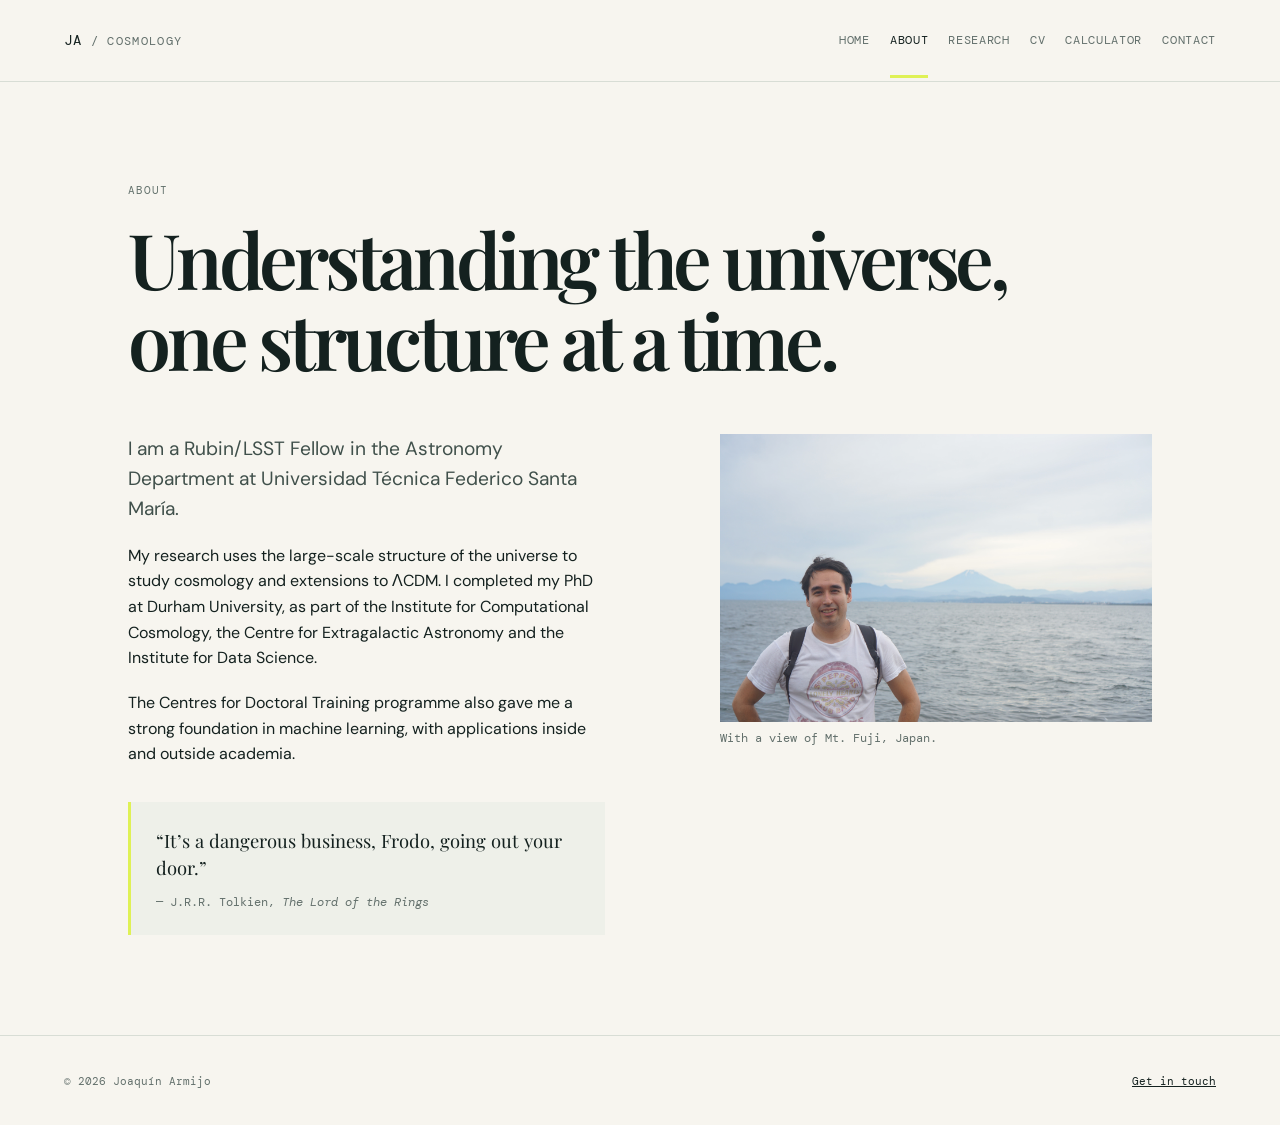
==== about.html @ c6a6d6bd "Restructure site and add cosmology explorer" ====
<!doctype html><html lang="en"><head><meta charset="utf-8"><meta name="viewport" content="width=device-width,initial-scale=1"><title>About | Joaquín Armijo</title><link rel="stylesheet" href="assets/site.css"></head><body><header class="site-header"><a class="wordmark" href="index.html">JA<span> / COSMOLOGY</span></a><nav aria-label="Primary navigation"><a href="index.html">Home</a><a class="active" href="about.html">About</a><a href="research.html">Research</a><a href="cv.html">CV</a><a href="calculator.html">Calculator</a><a href="contact.html">Contact</a></nav></header><main class="page"><p class="eyebrow">About</p><h1>Understanding the universe, one structure at a time.</h1><div class="two-column"><div><p class="lede">I am a Rubin/LSST Fellow in the Astronomy Department at Universidad Técnica Federico Santa María.</p><p>My research uses the large-scale structure of the universe to study cosmology and extensions to ΛCDM. I completed my PhD at Durham University, as part of the Institute for Computational Cosmology, the Centre for Extragalactic Astronomy and the Institute for Data Science.</p><p>The Centres for Doctoral Training programme also gave me a strong foundation in machine learning, with applications inside and outside academia.</p><blockquote>“It’s a dangerous business, Frodo, going out your door.”<cite>— J.R.R. Tolkien, <em>The Lord of the Rings</em></cite></blockquote></div><figure><img src="w3images/JA_Fuji.jpeg" alt="Joaquín Armijo in front of Mount Fuji"><figcaption>With a view of Mt. Fuji, Japan.</figcaption></figure></div></main><footer><span>© <span id="year"></span> Joaquín Armijo</span><a href="contact.html">Get in touch</a></footer><script>document.getElementById('year').textContent=new Date().getFullYear()</script></body></html>
---- assets/site.css ----
@import url('https://fonts.googleapis.com/css2?family=DM+Mono:wght@400;500&family=DM+Sans:opsz,wght@9..40,400;9..40,500;9..40,600&family=Playfair+Display:ital,wght@0,600;0,700;1,600&display=swap');
:root{--ink:#14211f;--muted:#63706c;--paper:#f7f5ef;--line:#d8ddd5;--lime:#dff155;--night:#102623;--cream:#eee9dc}*{box-sizing:border-box}html{scroll-behavior:smooth}body{margin:0;background:var(--paper);color:var(--ink);font-family:"DM Sans",sans-serif;font-size:16px;line-height:1.6}.site-header{min-height:82px;padding:0 5vw;display:flex;justify-content:space-between;align-items:center;border-bottom:1px solid var(--line);gap:25px}.wordmark{font-family:"DM Mono",monospace;font-size:.9rem;letter-spacing:.09em;color:var(--ink);text-decoration:none;white-space:nowrap}.wordmark span{color:var(--muted);font-size:.72rem}nav{display:flex;gap:20px;flex-wrap:wrap;justify-content:flex-end}nav a{font-family:"DM Mono",monospace;font-size:.72rem;text-transform:uppercase;letter-spacing:.06em;color:var(--muted);text-decoration:none;padding:29px 0 24px;border-bottom:3px solid transparent}nav a:hover,nav a.active{color:var(--ink);border-color:var(--lime)}h1,h2,h3{line-height:1.05;margin:0;font-weight:600}h1,h2{font-family:"Playfair Display",serif}h1{font-size:clamp(2.8rem,6vw,6.4rem);letter-spacing:-.055em}h2{font-size:clamp(2rem,3.5vw,3.5rem);letter-spacing:-.045em}h3{font-size:1.5rem;letter-spacing:-.04em}p{margin:0 0 1.2rem}.lede{font-size:1.2rem;line-height:1.55;color:#40504b;max-width:680px}.eyebrow{font-family:"DM Mono",monospace;text-transform:uppercase;letter-spacing:.09em;font-size:.71rem;color:#64726d;margin-bottom:18px}.hero{min-height:calc(100vh - 82px);display:grid;grid-template-columns:1fr 1fr}.hero-copy{padding:12vw 5vw 8vw;display:flex;flex-direction:column;justify-content:center}.hero-copy h1{max-width:700px}.hero-copy .lede{margin-top:28px}.actions{display:flex;align-items:center;gap:27px;flex-wrap:wrap;margin-top:22px}.button{border:0;background:var(--night);color:white;text-decoration:none;padding:14px 20px;font:500 .75rem "DM Mono",monospace;letter-spacing:.05em;text-transform:uppercase;cursor:pointer}.button:hover{background:#294843}.text-link{color:var(--ink);font-weight:600;text-decoration:none;border-bottom:1px solid var(--ink);padding-bottom:2px}.hero-image{margin:0;position:relative;background:#172421;min-height:430px}.hero-image img{height:100%;width:100%;object-fit:cover;filter:saturate(.8) contrast(1.05)}.hero-image p{position:absolute;bottom:20px;left:25px;color:white;font:400 .68rem "DM Mono",monospace;letter-spacing:.06em;margin:0}.section,.page{padding:100px 10vw}.intro{max-width:1050px}.intro h2{max-width:720px;margin-bottom:20px}.intro>p:not(.eyebrow){max-width:680px;font-size:1.15rem;color:#40504b}.feature-grid{padding-top:0;display:grid;grid-template-columns:repeat(3,1fr);gap:18px}.feature{min-height:260px;background:var(--cream);padding:30px;text-decoration:none;color:var(--ink);display:flex;flex-direction:column;transition:transform .18s,background .18s}.feature:hover{transform:translateY(-5px);background:var(--lime)}.feature span,.research-directions span,.paper-list span,.download-grid span{font:400 .68rem "DM Mono",monospace;color:#60706a;letter-spacing:.08em}.feature h3{margin:auto 0 10px}.feature p{color:#52605b;margin:0;font-size:.92rem}.page{max-width:1400px;margin:auto}.page>h1{max-width:1000px;margin-bottom:24px}.two-column{display:grid;grid-template-columns:1.05fr .95fr;gap:9vw;margin-top:55px}.two-column figure{margin:0}.two-column img{width:100%;display:block}.two-column figcaption{font:400 .72rem "DM Mono",monospace;color:var(--muted);margin-top:9px}blockquote{margin:35px 0 0;padding:25px;border-left:3px solid var(--lime);background:#eef0e9;font-family:"Playfair Display",serif;font-size:1.15rem;line-height:1.5}blockquote cite{display:block;margin-top:12px;font:400 .75rem "DM Mono",monospace;color:var(--muted)}.research{padding-bottom:0}.research-directions{margin:90px -10vw 100px}.research-directions article{display:grid;grid-template-columns:43% 1fr;min-height:340px;background:var(--night);color:#f7f5ef}.research-directions article:nth-child(even){background:#293e39}.research-directions img{width:100%;height:100%;object-fit:cover;filter:saturate(.75)}.research-directions article>div{padding:65px 10vw 55px 7vw}.research-directions h2{margin:15px 0}.research-directions p{color:#ced7d2;max-width:570px}.paper-section{display:grid;grid-template-columns:.8fr 1.2fr;gap:80px;padding-bottom:100px}.paper-section h2{margin-bottom:16px}.paper-list{border-top:1px solid var(--line)}.paper-list a{display:grid;grid-template-columns:56px 1fr auto;gap:15px;padding:22px 0;border-bottom:1px solid var(--line);text-decoration:none;color:var(--ink)}.paper-list strong{font-size:1rem;line-height:1.35}.paper-list i{font:400 .68rem "DM Mono",monospace;font-style:normal;color:var(--muted);white-space:nowrap}.paper-list a:hover strong{color:#507065}.links-block{background:var(--cream);margin:0 -10vw}.links-block a{display:block;color:var(--ink);text-decoration:none;border-bottom:1px solid var(--line);padding:13px 0;max-width:650px}.narrow{max-width:920px;min-height:600px}.download-grid{display:grid;grid-template-columns:1fr 1fr;gap:18px;margin-top:58px}.download-grid a{background:var(--night);color:#f6f5ef;padding:32px;text-decoration:none;min-height:250px;display:flex;flex-direction:column}.download-grid a:nth-child(2){background:#406159}.download-grid h2{margin:30px 0 12px}.download-grid p{color:#d6dfdb}.download-grid b{margin-top:auto;font:500 .72rem "DM Mono",monospace;text-transform:uppercase;letter-spacing:.06em}.talk-list{border-top:1px solid var(--line)}.talk-list a{display:flex;justify-content:space-between;gap:20px;padding:17px 0;border-bottom:1px solid var(--line);color:var(--ink);text-decoration:none}.talk-list span{font:400 .7rem "DM Mono",monospace;color:var(--muted)}.contact-list{margin-top:55px;border-top:1px solid var(--line)}.contact-list div{display:grid;grid-template-columns:140px 1fr;gap:20px;padding:20px 0;border-bottom:1px solid var(--line)}dt{font:400 .7rem "DM Mono",monospace;text-transform:uppercase;color:var(--muted)}dd{margin:0}dd a{color:var(--ink)}.calculator-layout{display:grid;grid-template-columns:360px 1fr;gap:25px;margin-top:55px}.parameter-panel{background:var(--night);color:white;padding:32px}.parameter-panel label{font:500 .78rem "DM Mono",monospace;letter-spacing:.02em;display:block;margin-bottom:19px}.parameter-panel small{font-size:.63rem;color:#bfcbc5;display:block}.parameter-panel input{width:100%;margin-top:7px;padding:10px;background:transparent;color:white;border:1px solid #547069;font:400 1rem "DM Mono",monospace}.parameter-panel .button{background:var(--lime);color:var(--ink);width:100%;margin:8px 0 19px}.fine-print{font-size:.72rem;line-height:1.45;color:#b8c6c0;margin:0}.result-panel{background:var(--cream);padding:35px}.result-grid{display:grid;grid-template-columns:1fr 1fr;gap:1px;background:#cfd6ce}.result-grid div{min-height:145px;background:var(--paper);padding:25px;display:flex;flex-direction:column}.result-grid span,.result-grid small{font:400 .68rem "DM Mono",monospace;text-transform:uppercase;letter-spacing:.04em;color:var(--muted)}.result-grid strong{font-family:"Playfair Display",serif;font-size:clamp(1.8rem,4vw,3.3rem);line-height:1;margin:auto 0 5px}.calculation-note{font-size:.78rem;color:var(--muted);margin:23px 0 0}.astropy-note{padding-left:0;padding-right:0;max-width:800px}.astropy-note h2{margin-bottom:14px}.astropy-note code{font-family:"DM Mono",monospace;font-size:.87em;background:#e9ebe5;padding:2px 4px}footer{min-height:90px;padding:0 5vw;border-top:1px solid var(--line);display:flex;align-items:center;justify-content:space-between;font:400 .7rem "DM Mono",monospace;color:var(--muted)}footer a{color:var(--ink)}@media(max-width:760px){.site-header{padding:18px 6vw;display:block}.wordmark{display:block;margin-bottom:14px}nav{justify-content:flex-start;gap:13px}nav a{padding:0 0 5px}.hero{grid-template-columns:1fr;min-height:auto}.hero-copy{padding:90px 7vw 70px}.hero-image{height:400px}.section,.page{padding:70px 7vw}.feature-grid{grid-template-columns:1fr;gap:10px}.feature{min-height:180px}.two-column,.paper-section,.calculator-layout{grid-template-columns:1fr;gap:35px}.research-directions{margin:65px -7vw 70px}.research-directions article{grid-template-columns:1fr}.research-directions img{height:240px}.research-directions article>div{padding:42px 7vw}.paper-section{padding-bottom:70px}.links-block{margin:0 -7vw}.download-grid{grid-template-columns:1fr;margin-top:38px}.paper-list a{grid-template-columns:45px 1fr}.paper-list i{grid-column:2}.contact-list div{grid-template-columns:1fr;gap:4px}.result-panel{padding:23px}.result-grid{grid-template-columns:1fr}.result-grid div{min-height:125px}}
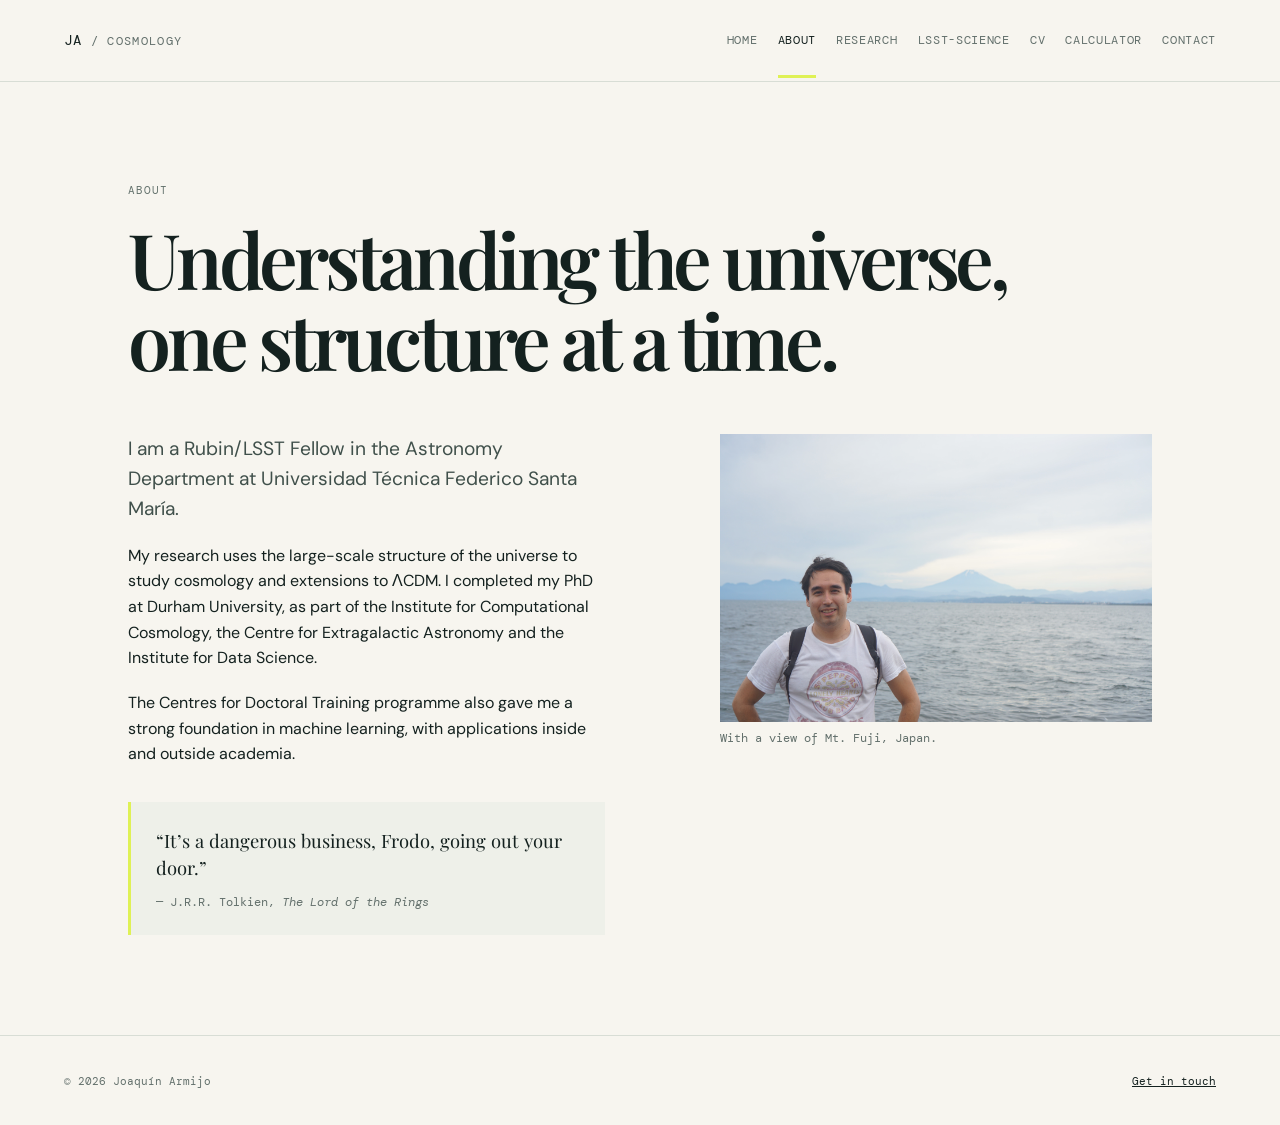
==== commit 1f2dafe1: "Add LSST science section and research page links" ====
--- a/about.html
+++ b/about.html
@@ -1 +1 @@
-<!doctype html><html lang="en"><head><meta charset="utf-8"><meta name="viewport" content="width=device-width,initial-scale=1"><title>About | Joaquín Armijo</title><link rel="stylesheet" href="assets/site.css"></head><body><header class="site-header"><a class="wordmark" href="index.html">JA<span> / COSMOLOGY</span></a><nav aria-label="Primary navigation"><a href="index.html">Home</a><a class="active" href="about.html">About</a><a href="research.html">Research</a><a href="cv.html">CV</a><a href="calculator.html">Calculator</a><a href="contact.html">Contact</a></nav></header><main class="page"><p class="eyebrow">About</p><h1>Understanding the universe, one structure at a time.</h1><div class="two-column"><div><p class="lede">I am a Rubin/LSST Fellow in the Astronomy Department at Universidad Técnica Federico Santa María.</p><p>My research uses the large-scale structure of the universe to study cosmology and extensions to ΛCDM. I completed my PhD at Durham University, as part of the Institute for Computational Cosmology, the Centre for Extragalactic Astronomy and the Institute for Data Science.</p><p>The Centres for Doctoral Training programme also gave me a strong foundation in machine learning, with applications inside and outside academia.</p><blockquote>“It’s a dangerous business, Frodo, going out your door.”<cite>— J.R.R. Tolkien, <em>The Lord of the Rings</em></cite></blockquote></div><figure><img src="w3images/JA_Fuji.jpeg" alt="Joaquín Armijo in front of Mount Fuji"><figcaption>With a view of Mt. Fuji, Japan.</figcaption></figure></div></main><footer><span>© <span id="year"></span> Joaquín Armijo</span><a href="contact.html">Get in touch</a></footer><script>document.getElementById('year').textContent=new Date().getFullYear()</script></body></html>
+<!doctype html><html lang="en"><head><meta charset="utf-8"><meta name="viewport" content="width=device-width,initial-scale=1"><title>About | Joaquín Armijo</title><link rel="stylesheet" href="assets/site.css"></head><body><header class="site-header"><a class="wordmark" href="index.html">JA<span> / COSMOLOGY</span></a><nav aria-label="Primary navigation"><a href="index.html">Home</a><a class="active" href="about.html">About</a><a href="research.html">Research</a><a href="lsst-science.html">LSST-Science</a><a href="cv.html">CV</a><a href="calculator.html">Calculator</a><a href="contact.html">Contact</a></nav></header><main class="page"><p class="eyebrow">About</p><h1>Understanding the universe, one structure at a time.</h1><div class="two-column"><div><p class="lede">I am a Rubin/LSST Fellow in the Astronomy Department at Universidad Técnica Federico Santa María.</p><p>My research uses the large-scale structure of the universe to study cosmology and extensions to ΛCDM. I completed my PhD at Durham University, as part of the Institute for Computational Cosmology, the Centre for Extragalactic Astronomy and the Institute for Data Science.</p><p>The Centres for Doctoral Training programme also gave me a strong foundation in machine learning, with applications inside and outside academia.</p><blockquote>“It’s a dangerous business, Frodo, going out your door.”<cite>— J.R.R. Tolkien, <em>The Lord of the Rings</em></cite></blockquote></div><figure><img src="w3images/JA_Fuji.jpeg" alt="Joaquín Armijo in front of Mount Fuji"><figcaption>With a view of Mt. Fuji, Japan.</figcaption></figure></div></main><footer><span>© <span id="year"></span> Joaquín Armijo</span><a href="contact.html">Get in touch</a></footer><script>document.getElementById('year').textContent=new Date().getFullYear()</script></body></html>
--- a/assets/site.css
+++ b/assets/site.css
@@ -1,2 +1,2 @@
 @import url('https://fonts.googleapis.com/css2?family=DM+Mono:wght@400;500&family=DM+Sans:opsz,wght@9..40,400;9..40,500;9..40,600&family=Playfair+Display:ital,wght@0,600;0,700;1,600&display=swap');
-:root{--ink:#14211f;--muted:#63706c;--paper:#f7f5ef;--line:#d8ddd5;--lime:#dff155;--night:#102623;--cream:#eee9dc}*{box-sizing:border-box}html{scroll-behavior:smooth}body{margin:0;background:var(--paper);color:var(--ink);font-family:"DM Sans",sans-serif;font-size:16px;line-height:1.6}.site-header{min-height:82px;padding:0 5vw;display:flex;justify-content:space-between;align-items:center;border-bottom:1px solid var(--line);gap:25px}.wordmark{font-family:"DM Mono",monospace;font-size:.9rem;letter-spacing:.09em;color:var(--ink);text-decoration:none;white-space:nowrap}.wordmark span{color:var(--muted);font-size:.72rem}nav{display:flex;gap:20px;flex-wrap:wrap;justify-content:flex-end}nav a{font-family:"DM Mono",monospace;font-size:.72rem;text-transform:uppercase;letter-spacing:.06em;color:var(--muted);text-decoration:none;padding:29px 0 24px;border-bottom:3px solid transparent}nav a:hover,nav a.active{color:var(--ink);border-color:var(--lime)}h1,h2,h3{line-height:1.05;margin:0;font-weight:600}h1,h2{font-family:"Playfair Display",serif}h1{font-size:clamp(2.8rem,6vw,6.4rem);letter-spacing:-.055em}h2{font-size:clamp(2rem,3.5vw,3.5rem);letter-spacing:-.045em}h3{font-size:1.5rem;letter-spacing:-.04em}p{margin:0 0 1.2rem}.lede{font-size:1.2rem;line-height:1.55;color:#40504b;max-width:680px}.eyebrow{font-family:"DM Mono",monospace;text-transform:uppercase;letter-spacing:.09em;font-size:.71rem;color:#64726d;margin-bottom:18px}.hero{min-height:calc(100vh - 82px);display:grid;grid-template-columns:1fr 1fr}.hero-copy{padding:12vw 5vw 8vw;display:flex;flex-direction:column;justify-content:center}.hero-copy h1{max-width:700px}.hero-copy .lede{margin-top:28px}.actions{display:flex;align-items:center;gap:27px;flex-wrap:wrap;margin-top:22px}.button{border:0;background:var(--night);color:white;text-decoration:none;padding:14px 20px;font:500 .75rem "DM Mono",monospace;letter-spacing:.05em;text-transform:uppercase;cursor:pointer}.button:hover{background:#294843}.text-link{color:var(--ink);font-weight:600;text-decoration:none;border-bottom:1px solid var(--ink);padding-bottom:2px}.hero-image{margin:0;position:relative;background:#172421;min-height:430px}.hero-image img{height:100%;width:100%;object-fit:cover;filter:saturate(.8) contrast(1.05)}.hero-image p{position:absolute;bottom:20px;left:25px;color:white;font:400 .68rem "DM Mono",monospace;letter-spacing:.06em;margin:0}.section,.page{padding:100px 10vw}.intro{max-width:1050px}.intro h2{max-width:720px;margin-bottom:20px}.intro>p:not(.eyebrow){max-width:680px;font-size:1.15rem;color:#40504b}.feature-grid{padding-top:0;display:grid;grid-template-columns:repeat(3,1fr);gap:18px}.feature{min-height:260px;background:var(--cream);padding:30px;text-decoration:none;color:var(--ink);display:flex;flex-direction:column;transition:transform .18s,background .18s}.feature:hover{transform:translateY(-5px);background:var(--lime)}.feature span,.research-directions span,.paper-list span,.download-grid span{font:400 .68rem "DM Mono",monospace;color:#60706a;letter-spacing:.08em}.feature h3{margin:auto 0 10px}.feature p{color:#52605b;margin:0;font-size:.92rem}.page{max-width:1400px;margin:auto}.page>h1{max-width:1000px;margin-bottom:24px}.two-column{display:grid;grid-template-columns:1.05fr .95fr;gap:9vw;margin-top:55px}.two-column figure{margin:0}.two-column img{width:100%;display:block}.two-column figcaption{font:400 .72rem "DM Mono",monospace;color:var(--muted);margin-top:9px}blockquote{margin:35px 0 0;padding:25px;border-left:3px solid var(--lime);background:#eef0e9;font-family:"Playfair Display",serif;font-size:1.15rem;line-height:1.5}blockquote cite{display:block;margin-top:12px;font:400 .75rem "DM Mono",monospace;color:var(--muted)}.research{padding-bottom:0}.research-directions{margin:90px -10vw 100px}.research-directions article{display:grid;grid-template-columns:43% 1fr;min-height:340px;background:var(--night);color:#f7f5ef}.research-directions article:nth-child(even){background:#293e39}.research-directions img{width:100%;height:100%;object-fit:cover;filter:saturate(.75)}.research-directions article>div{padding:65px 10vw 55px 7vw}.research-directions h2{margin:15px 0}.research-directions p{color:#ced7d2;max-width:570px}.paper-section{display:grid;grid-template-columns:.8fr 1.2fr;gap:80px;padding-bottom:100px}.paper-section h2{margin-bottom:16px}.paper-list{border-top:1px solid var(--line)}.paper-list a{display:grid;grid-template-columns:56px 1fr auto;gap:15px;padding:22px 0;border-bottom:1px solid var(--line);text-decoration:none;color:var(--ink)}.paper-list strong{font-size:1rem;line-height:1.35}.paper-list i{font:400 .68rem "DM Mono",monospace;font-style:normal;color:var(--muted);white-space:nowrap}.paper-list a:hover strong{color:#507065}.links-block{background:var(--cream);margin:0 -10vw}.links-block a{display:block;color:var(--ink);text-decoration:none;border-bottom:1px solid var(--line);padding:13px 0;max-width:650px}.narrow{max-width:920px;min-height:600px}.download-grid{display:grid;grid-template-columns:1fr 1fr;gap:18px;margin-top:58px}.download-grid a{background:var(--night);color:#f6f5ef;padding:32px;text-decoration:none;min-height:250px;display:flex;flex-direction:column}.download-grid a:nth-child(2){background:#406159}.download-grid h2{margin:30px 0 12px}.download-grid p{color:#d6dfdb}.download-grid b{margin-top:auto;font:500 .72rem "DM Mono",monospace;text-transform:uppercase;letter-spacing:.06em}.talk-list{border-top:1px solid var(--line)}.talk-list a{display:flex;justify-content:space-between;gap:20px;padding:17px 0;border-bottom:1px solid var(--line);color:var(--ink);text-decoration:none}.talk-list span{font:400 .7rem "DM Mono",monospace;color:var(--muted)}.contact-list{margin-top:55px;border-top:1px solid var(--line)}.contact-list div{display:grid;grid-template-columns:140px 1fr;gap:20px;padding:20px 0;border-bottom:1px solid var(--line)}dt{font:400 .7rem "DM Mono",monospace;text-transform:uppercase;color:var(--muted)}dd{margin:0}dd a{color:var(--ink)}.calculator-layout{display:grid;grid-template-columns:360px 1fr;gap:25px;margin-top:55px}.parameter-panel{background:var(--night);color:white;padding:32px}.parameter-panel label{font:500 .78rem "DM Mono",monospace;letter-spacing:.02em;display:block;margin-bottom:19px}.parameter-panel small{font-size:.63rem;color:#bfcbc5;display:block}.parameter-panel input{width:100%;margin-top:7px;padding:10px;background:transparent;color:white;border:1px solid #547069;font:400 1rem "DM Mono",monospace}.parameter-panel .button{background:var(--lime);color:var(--ink);width:100%;margin:8px 0 19px}.fine-print{font-size:.72rem;line-height:1.45;color:#b8c6c0;margin:0}.result-panel{background:var(--cream);padding:35px}.result-grid{display:grid;grid-template-columns:1fr 1fr;gap:1px;background:#cfd6ce}.result-grid div{min-height:145px;background:var(--paper);padding:25px;display:flex;flex-direction:column}.result-grid span,.result-grid small{font:400 .68rem "DM Mono",monospace;text-transform:uppercase;letter-spacing:.04em;color:var(--muted)}.result-grid strong{font-family:"Playfair Display",serif;font-size:clamp(1.8rem,4vw,3.3rem);line-height:1;margin:auto 0 5px}.calculation-note{font-size:.78rem;color:var(--muted);margin:23px 0 0}.astropy-note{padding-left:0;padding-right:0;max-width:800px}.astropy-note h2{margin-bottom:14px}.astropy-note code{font-family:"DM Mono",monospace;font-size:.87em;background:#e9ebe5;padding:2px 4px}footer{min-height:90px;padding:0 5vw;border-top:1px solid var(--line);display:flex;align-items:center;justify-content:space-between;font:400 .7rem "DM Mono",monospace;color:var(--muted)}footer a{color:var(--ink)}@media(max-width:760px){.site-header{padding:18px 6vw;display:block}.wordmark{display:block;margin-bottom:14px}nav{justify-content:flex-start;gap:13px}nav a{padding:0 0 5px}.hero{grid-template-columns:1fr;min-height:auto}.hero-copy{padding:90px 7vw 70px}.hero-image{height:400px}.section,.page{padding:70px 7vw}.feature-grid{grid-template-columns:1fr;gap:10px}.feature{min-height:180px}.two-column,.paper-section,.calculator-layout{grid-template-columns:1fr;gap:35px}.research-directions{margin:65px -7vw 70px}.research-directions article{grid-template-columns:1fr}.research-directions img{height:240px}.research-directions article>div{padding:42px 7vw}.paper-section{padding-bottom:70px}.links-block{margin:0 -7vw}.download-grid{grid-template-columns:1fr;margin-top:38px}.paper-list a{grid-template-columns:45px 1fr}.paper-list i{grid-column:2}.contact-list div{grid-template-columns:1fr;gap:4px}.result-panel{padding:23px}.result-grid{grid-template-columns:1fr}.result-grid div{min-height:125px}}
+:root{--ink:#14211f;--muted:#63706c;--paper:#f7f5ef;--line:#d8ddd5;--lime:#dff155;--night:#102623;--cream:#eee9dc}*{box-sizing:border-box}html{scroll-behavior:smooth}body{margin:0;background:var(--paper);color:var(--ink);font-family:"DM Sans",sans-serif;font-size:16px;line-height:1.6}.site-header{min-height:82px;padding:0 5vw;display:flex;justify-content:space-between;align-items:center;border-bottom:1px solid var(--line);gap:25px}.wordmark{font-family:"DM Mono",monospace;font-size:.9rem;letter-spacing:.09em;color:var(--ink);text-decoration:none;white-space:nowrap}.wordmark span{color:var(--muted);font-size:.72rem}nav{display:flex;gap:20px;flex-wrap:wrap;justify-content:flex-end}nav a{font-family:"DM Mono",monospace;font-size:.72rem;text-transform:uppercase;letter-spacing:.06em;color:var(--muted);text-decoration:none;padding:29px 0 24px;border-bottom:3px solid transparent}nav a:hover,nav a.active{color:var(--ink);border-color:var(--lime)}h1,h2,h3{line-height:1.05;margin:0;font-weight:600}h1,h2{font-family:"Playfair Display",serif}h1{font-size:clamp(2.8rem,6vw,6.4rem);letter-spacing:-.055em}h2{font-size:clamp(2rem,3.5vw,3.5rem);letter-spacing:-.045em}h3{font-size:1.5rem;letter-spacing:-.04em}p{margin:0 0 1.2rem}.lede{font-size:1.2rem;line-height:1.55;color:#40504b;max-width:680px}.eyebrow{font-family:"DM Mono",monospace;text-transform:uppercase;letter-spacing:.09em;font-size:.71rem;color:#64726d;margin-bottom:18px}.hero{min-height:calc(100vh - 82px);display:grid;grid-template-columns:.85fr 1.15fr}.hero-copy{padding:12vw 5vw 8vw;display:flex;flex-direction:column;justify-content:center}.hero-copy h1{max-width:700px}.hero-copy .lede{margin-top:28px}.actions{display:flex;align-items:center;gap:27px;flex-wrap:wrap;margin-top:22px}.button{border:0;background:var(--night);color:white;text-decoration:none;padding:14px 20px;font:500 .75rem "DM Mono",monospace;letter-spacing:.05em;text-transform:uppercase;cursor:pointer}.button:hover{background:#294843}.text-link{color:var(--ink);font-weight:600;text-decoration:none;border-bottom:1px solid var(--ink);padding-bottom:2px}.hero-image{margin:0;position:relative;background:#000;min-height:500px}.hero-image img{height:100%;width:100%;object-fit:contain;filter:saturate(.8) contrast(1.05)}.hero-image p{position:absolute;bottom:20px;left:25px;color:white;font:400 .68rem "DM Mono",monospace;letter-spacing:.06em;margin:0}.section,.page{padding:100px 10vw}.intro{max-width:1050px}.intro h2{max-width:720px;margin-bottom:20px}.intro>p:not(.eyebrow){max-width:680px;font-size:1.15rem;color:#40504b}.feature-grid{padding-top:0;display:grid;grid-template-columns:repeat(4,1fr);gap:18px}.feature{min-height:260px;background:var(--cream);padding:30px;text-decoration:none;color:var(--ink);display:flex;flex-direction:column;transition:transform .18s,background .18s}.feature:hover{transform:translateY(-5px);background:var(--lime)}.feature span,.research-directions span,.paper-list span,.download-grid span{font:400 .68rem "DM Mono",monospace;color:#60706a;letter-spacing:.08em}.feature h3{margin:auto 0 10px}.feature p{color:#52605b;margin:0;font-size:.92rem}.page{max-width:1400px;margin:auto}.page>h1{max-width:1000px;margin-bottom:24px}.two-column{display:grid;grid-template-columns:1.05fr .95fr;gap:9vw;margin-top:55px}.two-column figure{margin:0}.two-column img{width:100%;display:block}.two-column figcaption{font:400 .72rem "DM Mono",monospace;color:var(--muted);margin-top:9px}blockquote{margin:35px 0 0;padding:25px;border-left:3px solid var(--lime);background:#eef0e9;font-family:"Playfair Display",serif;font-size:1.15rem;line-height:1.5}blockquote cite{display:block;margin-top:12px;font:400 .75rem "DM Mono",monospace;color:var(--muted)}.research{padding-bottom:0}.research-directions{margin:90px -10vw 100px}.research-directions article{display:grid;grid-template-columns:43% 1fr;min-height:340px;background:var(--night);color:#f7f5ef}.research-directions article:nth-child(even){background:#293e39}.research-directions article#clustering,.research-directions article#multi-messenger{background:#000}.research-directions h2 a{color:inherit;text-decoration:none}.research-directions img{width:100%;height:100%;object-fit:cover;filter:saturate(.75)}.research-directions article>div{padding:65px 10vw 55px 7vw}.research-directions h2{margin:15px 0}.research-directions p{color:#ced7d2;max-width:570px}.paper-section{display:grid;grid-template-columns:.8fr 1.2fr;gap:80px;padding-bottom:100px}.paper-section h2{margin-bottom:16px}.paper-list{border-top:1px solid var(--line)}.paper-list a{display:grid;grid-template-columns:56px 1fr auto;gap:15px;padding:22px 0;border-bottom:1px solid var(--line);text-decoration:none;color:var(--ink)}.paper-list strong{font-size:1rem;line-height:1.35}.paper-list i{font:400 .68rem "DM Mono",monospace;font-style:normal;color:var(--muted);white-space:nowrap}.paper-list a:hover strong{color:#507065}.links-block{background:var(--cream);margin:0 -10vw}.links-block a{display:block;color:var(--ink);text-decoration:none;border-bottom:1px solid var(--line);padding:13px 0;max-width:650px}.narrow{max-width:920px;min-height:600px}.download-grid{display:grid;grid-template-columns:1fr 1fr;gap:18px;margin-top:58px}.download-grid a{background:var(--night);color:#f6f5ef;padding:32px;text-decoration:none;min-height:250px;display:flex;flex-direction:column}.download-grid a:nth-child(2){background:#406159}.download-grid h2{margin:30px 0 12px}.download-grid p{color:#d6dfdb}.download-grid b{margin-top:auto;font:500 .72rem "DM Mono",monospace;text-transform:uppercase;letter-spacing:.06em}.talk-list{border-top:1px solid var(--line)}.talk-list a{display:flex;justify-content:space-between;gap:20px;padding:17px 0;border-bottom:1px solid var(--line);color:var(--ink);text-decoration:none}.talk-list span{font:400 .7rem "DM Mono",monospace;color:var(--muted)}.contact-list{margin-top:55px;border-top:1px solid var(--line)}.contact-list div{display:grid;grid-template-columns:140px 1fr;gap:20px;padding:20px 0;border-bottom:1px solid var(--line)}dt{font:400 .7rem "DM Mono",monospace;text-transform:uppercase;color:var(--muted)}dd{margin:0}dd a{color:var(--ink)}.calculator-layout{display:grid;grid-template-columns:360px 1fr;gap:25px;margin-top:55px}.parameter-panel{background:var(--night);color:white;padding:32px}.parameter-panel label{font:500 .78rem "DM Mono",monospace;letter-spacing:.02em;display:block;margin-bottom:19px}.parameter-panel small{font-size:.63rem;color:#bfcbc5;display:block}.parameter-panel input{width:100%;margin-top:7px;padding:10px;background:transparent;color:white;border:1px solid #547069;font:400 1rem "DM Mono",monospace}.parameter-panel .button{background:var(--lime);color:var(--ink);width:100%;margin:8px 0 19px}.fine-print{font-size:.72rem;line-height:1.45;color:#b8c6c0;margin:0}.result-panel{background:var(--cream);padding:35px}.result-grid{display:grid;grid-template-columns:1fr 1fr;gap:1px;background:#cfd6ce}.result-grid div{min-height:145px;background:var(--paper);padding:25px;display:flex;flex-direction:column}.result-grid span,.result-grid small{font:400 .68rem "DM Mono",monospace;text-transform:uppercase;letter-spacing:.04em;color:var(--muted)}.result-grid strong{font-family:"Playfair Display",serif;font-size:clamp(1.8rem,4vw,3.3rem);line-height:1;margin:auto 0 5px}.calculation-note{font-size:.78rem;color:var(--muted);margin:23px 0 0}.astropy-note{padding-left:0;padding-right:0;max-width:800px}.astropy-note h2{margin-bottom:14px}.astropy-note code{font-family:"DM Mono",monospace;font-size:.87em;background:#e9ebe5;padding:2px 4px}footer{min-height:90px;padding:0 5vw;border-top:1px solid var(--line);display:flex;align-items:center;justify-content:space-between;font:400 .7rem "DM Mono",monospace;color:var(--muted)}footer a{color:var(--ink)}@media(max-width:760px){.site-header{padding:18px 6vw;display:block}.wordmark{display:block;margin-bottom:14px}nav{justify-content:flex-start;gap:13px}nav a{padding:0 0 5px}.hero{grid-template-columns:1fr;min-height:auto}.hero-copy{padding:90px 7vw 70px}.hero-image{height:400px}.section,.page{padding:70px 7vw}.feature-grid{grid-template-columns:1fr;gap:10px}.feature{min-height:180px}.two-column,.paper-section,.calculator-layout{grid-template-columns:1fr;gap:35px}.research-directions{margin:65px -7vw 70px}.research-directions article{grid-template-columns:1fr}.research-directions img{height:240px}.research-directions article>div{padding:42px 7vw}.paper-section{padding-bottom:70px}.links-block{margin:0 -7vw}.download-grid{grid-template-columns:1fr;margin-top:38px}.paper-list a{grid-template-columns:45px 1fr}.paper-list i{grid-column:2}.contact-list div{grid-template-columns:1fr;gap:4px}.result-panel{padding:23px}.result-grid{grid-template-columns:1fr}.result-grid div{min-height:125px}}
